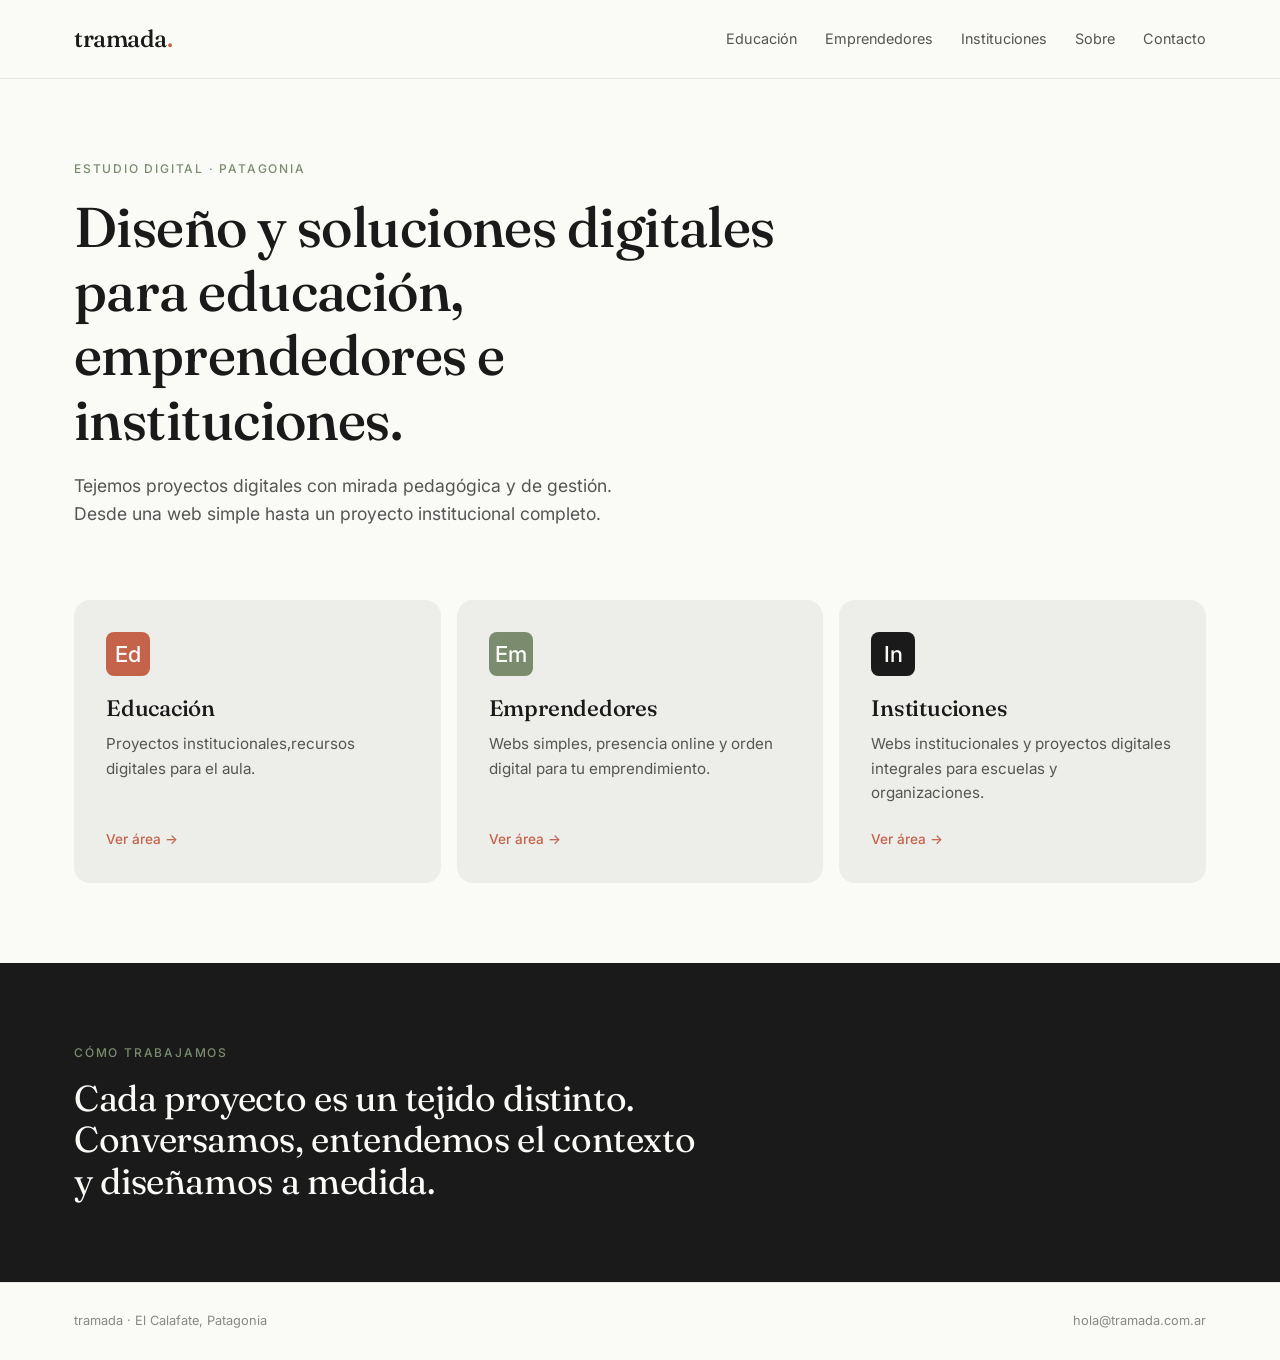
==== index.html @ a77f6a85 "Tramada inicial: home funcional" ====
<!DOCTYPE html>
<html lang="es">
<head>
  <meta charset="UTF-8">
  <meta name="viewport" content="width=device-width, initial-scale=1.0">
  <title>Tramada · Estudio digital</title>
  <meta name="description" content="Diseño y soluciones digitales para educación, emprendedores e instituciones. Estudio digital con base en la Patagonia.">
  <link rel="stylesheet" href="styles.css">
</head>
<body>

  <header class="site-header">
    <div class="container nav-wrap">
      <a href="index.html" class="logo">tramada<span class="dot">.</span></a>
      <nav>
        <ul class="nav-links">
          <li><a href="educacion.html">Educación</a></li>
          <li><a href="emprendedores.html">Emprendedores</a></li>
          <li><a href="instituciones.html">Instituciones</a></li>
          <li><a href="sobre.html">Sobre</a></li>
          <li><a href="contacto.html">Contacto</a></li>
        </ul>
      </nav>
    </div>
  </header>

  <main>

    <section class="hero">
      <div class="container">
        <p class="eyebrow">Estudio digital · Patagonia</p>
        <h1>Diseño y soluciones digitales para educación, emprendedores e instituciones.</h1>
        <p class="hero-lead">Tejemos proyectos digitales con mirada pedagógica y de gestión. Desde una web simple hasta un proyecto institucional completo.</p>
      </div>
    </section>

    <section class="areas">
      <div class="container">
        <div class="areas-grid">

          <a href="educacion.html" class="area-card">
            <div>
              <div class="area-icon clay">Ed</div>
              <h3>Educación</h3>
              <p>Proyectos institucionales,recursos digitales para el aula.</p>
            </div>
            <span class="area-link">Ver área →</span>
          </a>

          <a href="emprendedores.html" class="area-card">
            <div>
              <div class="area-icon sage">Em</div>
              <h3>Emprendedores</h3>
              <p>Webs simples, presencia online y orden digital para tu emprendimiento.</p>
            </div>
            <span class="area-link">Ver área →</span>
          </a>

          <a href="instituciones.html" class="area-card">
            <div>
              <div class="area-icon ink">In</div>
              <h3>Instituciones</h3>
              <p>Webs institucionales y proyectos digitales integrales para escuelas y organizaciones.</p>
            </div>
            <span class="area-link">Ver área →</span>
          </a>

        </div>
      </div>
    </section>

    <section class="manifesto">
      <div class="container">
        <p class="eyebrow" style="color: var(--color-sage);">Cómo trabajamos</p>
        <h2>Cada proyecto es un tejido distinto. Conversamos, entendemos el contexto y diseñamos a medida.</h2>
      </div>
    </section>

  </main>

  <footer class="site-footer">
    <div class="container footer-wrap">
      <span>tramada · El Calafate, Patagonia</span>
      <span>hola@tramada.com.ar</span>
    </div>
  </footer>

  <script src="script.js"></script>
</body>
</html>
---- styles.css ----
/* ============================================
   TRAMADA — Sistema de diseño
   ============================================ */

@import url('https://fonts.googleapis.com/css2?family=Fraunces:opsz,wght@9..144,400;9..144,500;9..144,600&family=Inter:wght@400;500;600&display=swap');

:root {
  --color-ink: #1a1a1a;
  --color-paper: #fafaf7;
  --color-clay: #c4624a;
  --color-sage: #7a8c6d;
  --color-stone: #ededea;
  --color-mute: #555555;
  --color-soft: #888888;

  --font-display: 'Fraunces', Georgia, serif;
  --font-body: 'Inter', system-ui, sans-serif;

  --radius-sm: 6px;
  --radius-md: 10px;
  --radius-lg: 16px;

  --max-width: 1180px;
  --gap-sm: 16px;
  --gap-md: 24px;
  --gap-lg: 48px;
  --gap-xl: 80px;
}

/* Reset básico */
* {
  margin: 0;
  padding: 0;
  box-sizing: border-box;
}

html {
  scroll-behavior: smooth;
}

body {
  font-family: var(--font-body);
  background: var(--color-paper);
  color: var(--color-ink);
  line-height: 1.6;
  -webkit-font-smoothing: antialiased;
}

/* ============================================
   Tipografía
   ============================================ */

h1, h2, h3 {
  font-family: var(--font-display);
  font-weight: 500;
  line-height: 1.15;
  letter-spacing: -0.01em;
}

h1 { font-size: clamp(2rem, 5vw, 3.5rem); }
h2 { font-size: clamp(1.5rem, 3.5vw, 2.25rem); }
h3 { font-size: 1.25rem; }

.eyebrow {
  font-size: 0.75rem;
  font-weight: 500;
  letter-spacing: 0.15em;
  text-transform: uppercase;
  color: var(--color-sage);
}

/* ============================================
   Layout
   ============================================ */

.container {
  max-width: var(--max-width);
  margin: 0 auto;
  padding: 0 24px;
}

section {
  padding: var(--gap-xl) 0;
}

/* ============================================
   Header / Navegación
   ============================================ */

.site-header {
  padding: 20px 0;
  border-bottom: 0.5px solid rgba(0, 0, 0, 0.08);
  position: sticky;
  top: 0;
  background: rgba(250, 250, 247, 0.95);
  backdrop-filter: blur(8px);
  z-index: 10;
}

.nav-wrap {
  display: flex;
  justify-content: space-between;
  align-items: center;
}

.logo {
  font-family: var(--font-display);
  font-size: 1.5rem;
  font-weight: 500;
  color: var(--color-ink);
  text-decoration: none;
  letter-spacing: -0.02em;
}

.logo .dot {
  color: var(--color-clay);
}

.nav-links {
  display: flex;
  gap: 28px;
  list-style: none;
}

.nav-links a {
  font-size: 0.9rem;
  color: var(--color-mute);
  text-decoration: none;
  transition: color 0.2s;
}

.nav-links a:hover {
  color: var(--color-clay);
}

/* ============================================
   Hero
   ============================================ */

.hero {
  padding: var(--gap-xl) 0 var(--gap-lg);
}

.hero h1 {
  max-width: 720px;
  margin: 16px 0 20px;
}

.hero-lead {
  max-width: 560px;
  font-size: 1.1rem;
  color: var(--color-mute);
}

/* ============================================
   Tarjetas de área
   ============================================ */

.areas {
  padding-top: var(--gap-md);
  padding-bottom: var(--gap-xl);
}

.areas-grid {
  display: grid;
  grid-template-columns: repeat(3, 1fr);
  gap: var(--gap-sm);
}

.area-card {
  background: var(--color-stone);
  border-radius: var(--radius-lg);
  padding: 32px;
  min-height: 260px;
  display: flex;
  flex-direction: column;
  justify-content: space-between;
  text-decoration: none;
  color: var(--color-ink);
  transition: transform 0.2s, background 0.2s;
}

.area-card:hover {
  transform: translateY(-2px);
  background: #e5e3df;
}

.area-icon {
  width: 44px;
  height: 44px;
  border-radius: 8px;
  display: flex;
  align-items: center;
  justify-content: center;
  margin-bottom: 20px;
  color: var(--color-paper);
  font-size: 22px;
  font-weight: 500;
}

.area-icon.clay { background: var(--color-clay); }
.area-icon.sage { background: var(--color-sage); }
.area-icon.ink { background: var(--color-ink); }

.area-card h3 {
  font-size: 1.4rem;
  margin-bottom: 10px;
}

.area-card p {
  color: var(--color-mute);
  font-size: 0.95rem;
}

.area-link {
  margin-top: 24px;
  font-size: 0.85rem;
  color: var(--color-clay);
  font-weight: 500;
}

/* ============================================
   Sección manifiesto (banda oscura)
   ============================================ */

.manifesto {
  background: var(--color-ink);
  color: var(--color-paper);
}

.manifesto h2 {
  max-width: 640px;
  margin-top: 16px;
  font-weight: 400;
}

/* ============================================
   Footer
   ============================================ */

.site-footer {
  padding: 28px 0;
  border-top: 0.5px solid rgba(0, 0, 0, 0.08);
  font-size: 0.8rem;
  color: var(--color-soft);
}

.footer-wrap {
  display: flex;
  justify-content: space-between;
  align-items: center;
  flex-wrap: wrap;
  gap: 12px;
}

/* ============================================
   Responsive
   ============================================ */

@media (max-width: 768px) {
  .nav-links {
    gap: 16px;
    font-size: 0.85rem;
  }

  .nav-links a:nth-child(n+5) {
    display: none;
  }

  .areas-grid {
    grid-template-columns: 1fr;
  }

  section {
    padding: var(--gap-lg) 0;
  }
}
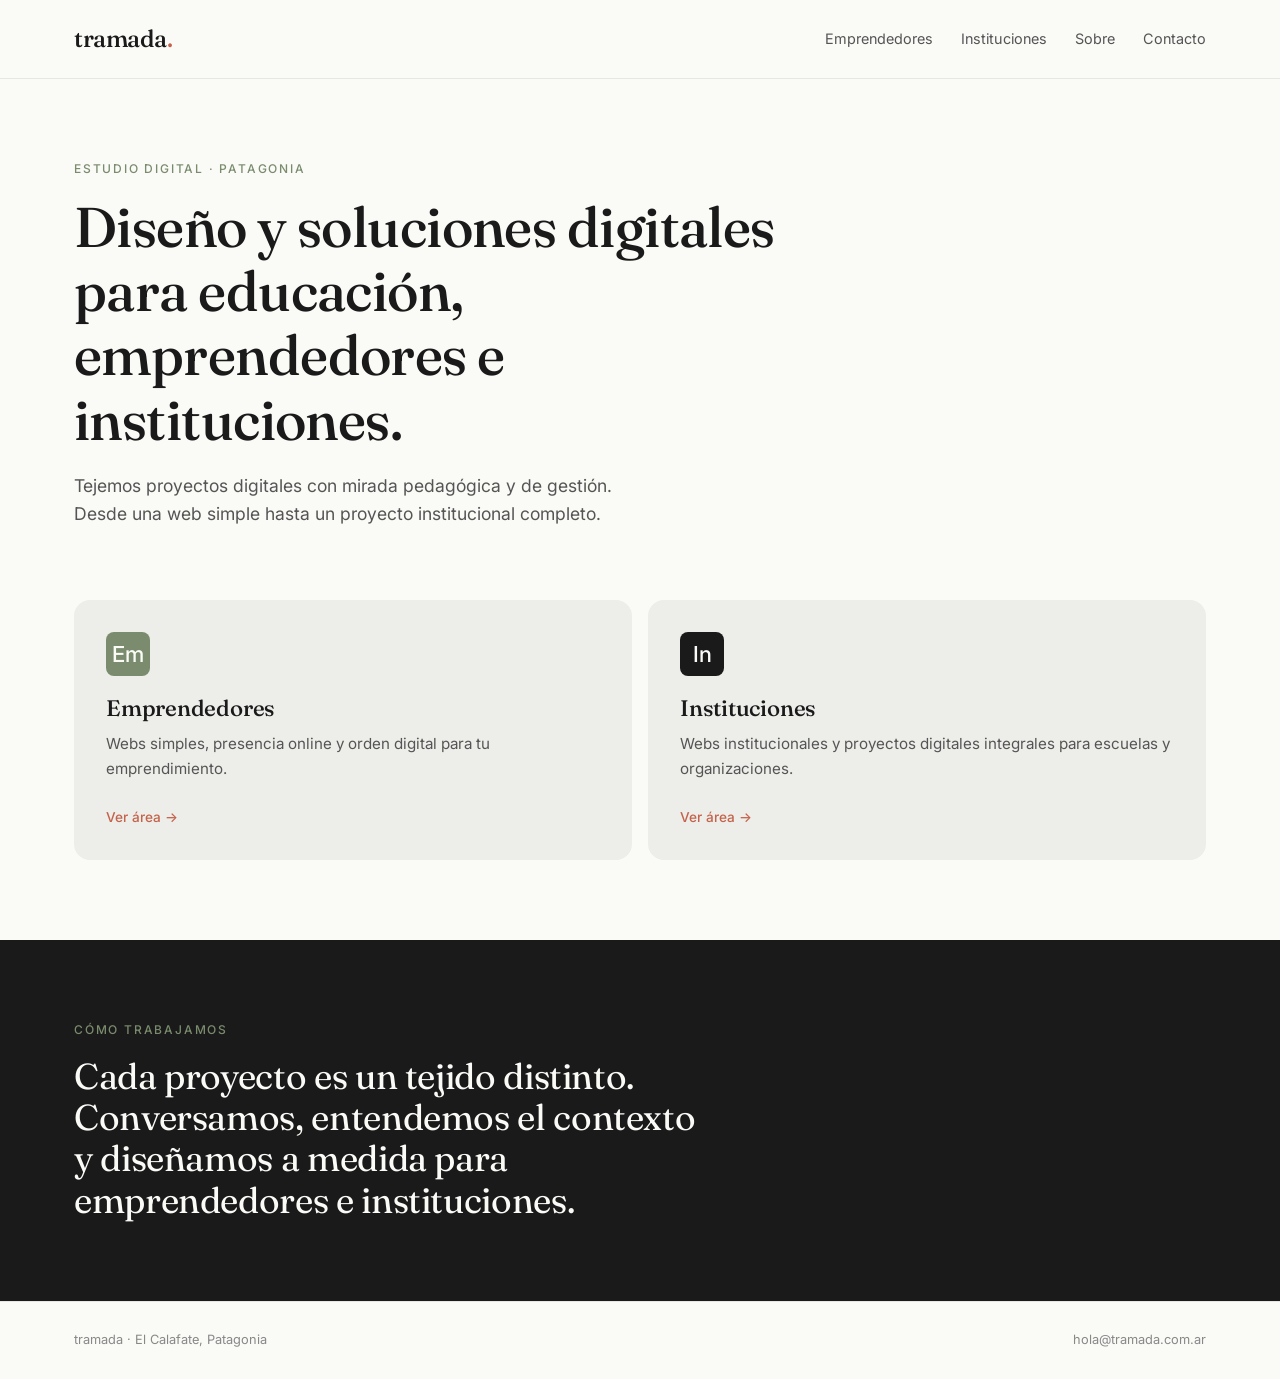
==== commit fc5a9cce: "🗑️ Saca área Educación de Tramada - Nav actualizado en index, emprendedores e instituciones - Grid d" ====
--- a/index.html
+++ b/index.html
@@ -1,52 +1,42 @@
-<!DOCTYPE html>
-<html lang="es">
-<head>
-  <meta charset="UTF-8">
-  <meta name="viewport" content="width=device-width, initial-scale=1.0">
-  <title>Tramada · Estudio digital</title>
-  <meta name="description" content="Diseño y soluciones digitales para educación, emprendedores e instituciones. Estudio digital con base en la Patagonia.">
-  <link rel="stylesheet" href="styles.css">
-</head>
-<body>
-
-  <header class="site-header">
-    <div class="container nav-wrap">
-      <a href="index.html" class="logo">tramada<span class="dot">.</span></a>
-      <nav>
+<!DOCTYPE html>
+<html lang="es">
+<head>
+  <meta charset="UTF-8">
+  <meta name="viewport" content="width=device-width, initial-scale=1.0">
+  <title>Tramada · Estudio digital</title>
+  <meta name="description" content="Diseño y soluciones digitales para educación, emprendedores e instituciones. Estudio digital con base en la Patagonia.">
+  <link rel="stylesheet" href="styles.css">
+</head>
+<body>
+
+  <header class="site-header">
+    <div class="container nav-wrap">
+      <a href="index.html" class="logo">tramada<span class="dot">.</span></a>
+      <nav>
         <ul class="nav-links">
-          <li><a href="educacion.html">Educación</a></li>
           <li><a href="emprendedores.html">Emprendedores</a></li>
           <li><a href="instituciones.html">Instituciones</a></li>
           <li><a href="sobre.html">Sobre</a></li>
           <li><a href="contacto.html">Contacto</a></li>
         </ul>
-      </nav>
-    </div>
-  </header>
-
-  <main>
-
-    <section class="hero">
-      <div class="container">
-        <p class="eyebrow">Estudio digital · Patagonia</p>
-        <h1>Diseño y soluciones digitales para educación, emprendedores e instituciones.</h1>
-        <p class="hero-lead">Tejemos proyectos digitales con mirada pedagógica y de gestión. Desde una web simple hasta un proyecto institucional completo.</p>
-      </div>
-    </section>
-
-    <section class="areas">
-      <div class="container">
-        <div class="areas-grid">
-
-          <a href="educacion.html" class="area-card">
-            <div>
-              <div class="area-icon clay">Ed</div>
-              <h3>Educación</h3>
-              <p>Proyectos institucionales,recursos digitales para el aula.</p>
-            </div>
-            <span class="area-link">Ver área →</span>
-          </a>
-
+      </nav>
+    </div>
+  </header>
+
+  <main>
+
+    <section class="hero">
+      <div class="container">
+        <p class="eyebrow">Estudio digital · Patagonia</p>
+        <h1>Diseño y soluciones digitales para educación, emprendedores e instituciones.</h1>
+        <p class="hero-lead">Tejemos proyectos digitales con mirada pedagógica y de gestión. Desde una web simple hasta un proyecto institucional completo.</p>
+      </div>
+    </section>
+
+    <section class="areas">
+      <div class="container">
+        <div class="areas-grid" style="grid-template-columns: repeat(2, 1fr);">
+
           <a href="emprendedores.html" class="area-card">
             <div>
               <div class="area-icon sage">Em</div>
@@ -64,27 +54,27 @@
             </div>
             <span class="area-link">Ver área →</span>
           </a>
-
-        </div>
-      </div>
-    </section>
-
+
+        </div>
+      </div>
+    </section>
+
     <section class="manifesto">
       <div class="container">
         <p class="eyebrow" style="color: var(--color-sage);">Cómo trabajamos</p>
-        <h2>Cada proyecto es un tejido distinto. Conversamos, entendemos el contexto y diseñamos a medida.</h2>
+        <h2>Cada proyecto es un tejido distinto. Conversamos, entendemos el contexto y diseñamos a medida para emprendedores e instituciones.</h2>
       </div>
     </section>
-
-  </main>
-
-  <footer class="site-footer">
-    <div class="container footer-wrap">
-      <span>tramada · El Calafate, Patagonia</span>
-      <span>hola@tramada.com.ar</span>
-    </div>
-  </footer>
-
-  <script src="script.js"></script>
-</body>
+
+  </main>
+
+  <footer class="site-footer">
+    <div class="container footer-wrap">
+      <span>tramada · El Calafate, Patagonia</span>
+      <span>hola@tramada.com.ar</span>
+    </div>
+  </footer>
+
+  <script src="script.js"></script>
+</body>
 </html>
--- a/styles.css
+++ b/styles.css
@@ -1,277 +1,524 @@
-/* ============================================
-   TRAMADA — Sistema de diseño
-   ============================================ */
-
-@import url('https://fonts.googleapis.com/css2?family=Fraunces:opsz,wght@9..144,400;9..144,500;9..144,600&family=Inter:wght@400;500;600&display=swap');
-
-:root {
-  --color-ink: #1a1a1a;
-  --color-paper: #fafaf7;
-  --color-clay: #c4624a;
-  --color-sage: #7a8c6d;
-  --color-stone: #ededea;
-  --color-mute: #555555;
-  --color-soft: #888888;
-
-  --font-display: 'Fraunces', Georgia, serif;
-  --font-body: 'Inter', system-ui, sans-serif;
-
-  --radius-sm: 6px;
-  --radius-md: 10px;
-  --radius-lg: 16px;
-
-  --max-width: 1180px;
-  --gap-sm: 16px;
-  --gap-md: 24px;
-  --gap-lg: 48px;
-  --gap-xl: 80px;
-}
-
-/* Reset básico */
-* {
-  margin: 0;
-  padding: 0;
-  box-sizing: border-box;
-}
-
-html {
-  scroll-behavior: smooth;
-}
-
-body {
-  font-family: var(--font-body);
-  background: var(--color-paper);
-  color: var(--color-ink);
-  line-height: 1.6;
-  -webkit-font-smoothing: antialiased;
-}
-
-/* ============================================
-   Tipografía
-   ============================================ */
-
-h1, h2, h3 {
-  font-family: var(--font-display);
-  font-weight: 500;
-  line-height: 1.15;
-  letter-spacing: -0.01em;
-}
-
-h1 { font-size: clamp(2rem, 5vw, 3.5rem); }
-h2 { font-size: clamp(1.5rem, 3.5vw, 2.25rem); }
-h3 { font-size: 1.25rem; }
-
-.eyebrow {
-  font-size: 0.75rem;
-  font-weight: 500;
-  letter-spacing: 0.15em;
-  text-transform: uppercase;
-  color: var(--color-sage);
-}
-
-/* ============================================
-   Layout
-   ============================================ */
-
-.container {
-  max-width: var(--max-width);
-  margin: 0 auto;
-  padding: 0 24px;
-}
-
-section {
-  padding: var(--gap-xl) 0;
-}
-
-/* ============================================
-   Header / Navegación
-   ============================================ */
-
-.site-header {
-  padding: 20px 0;
-  border-bottom: 0.5px solid rgba(0, 0, 0, 0.08);
-  position: sticky;
-  top: 0;
-  background: rgba(250, 250, 247, 0.95);
-  backdrop-filter: blur(8px);
-  z-index: 10;
-}
-
-.nav-wrap {
-  display: flex;
-  justify-content: space-between;
-  align-items: center;
-}
-
-.logo {
-  font-family: var(--font-display);
-  font-size: 1.5rem;
-  font-weight: 500;
-  color: var(--color-ink);
-  text-decoration: none;
-  letter-spacing: -0.02em;
-}
-
-.logo .dot {
-  color: var(--color-clay);
-}
-
-.nav-links {
-  display: flex;
-  gap: 28px;
-  list-style: none;
-}
-
-.nav-links a {
-  font-size: 0.9rem;
-  color: var(--color-mute);
-  text-decoration: none;
-  transition: color 0.2s;
-}
-
-.nav-links a:hover {
-  color: var(--color-clay);
-}
-
-/* ============================================
-   Hero
-   ============================================ */
-
-.hero {
-  padding: var(--gap-xl) 0 var(--gap-lg);
-}
-
-.hero h1 {
-  max-width: 720px;
-  margin: 16px 0 20px;
-}
-
-.hero-lead {
-  max-width: 560px;
-  font-size: 1.1rem;
-  color: var(--color-mute);
-}
-
-/* ============================================
-   Tarjetas de área
-   ============================================ */
-
-.areas {
-  padding-top: var(--gap-md);
-  padding-bottom: var(--gap-xl);
-}
-
-.areas-grid {
-  display: grid;
-  grid-template-columns: repeat(3, 1fr);
-  gap: var(--gap-sm);
-}
-
-.area-card {
-  background: var(--color-stone);
-  border-radius: var(--radius-lg);
-  padding: 32px;
-  min-height: 260px;
-  display: flex;
-  flex-direction: column;
-  justify-content: space-between;
-  text-decoration: none;
-  color: var(--color-ink);
-  transition: transform 0.2s, background 0.2s;
-}
-
-.area-card:hover {
-  transform: translateY(-2px);
-  background: #e5e3df;
-}
-
-.area-icon {
-  width: 44px;
-  height: 44px;
-  border-radius: 8px;
-  display: flex;
-  align-items: center;
-  justify-content: center;
-  margin-bottom: 20px;
-  color: var(--color-paper);
-  font-size: 22px;
-  font-weight: 500;
-}
-
-.area-icon.clay { background: var(--color-clay); }
-.area-icon.sage { background: var(--color-sage); }
-.area-icon.ink { background: var(--color-ink); }
-
-.area-card h3 {
-  font-size: 1.4rem;
-  margin-bottom: 10px;
-}
-
-.area-card p {
-  color: var(--color-mute);
-  font-size: 0.95rem;
-}
-
-.area-link {
-  margin-top: 24px;
-  font-size: 0.85rem;
-  color: var(--color-clay);
-  font-weight: 500;
-}
-
-/* ============================================
-   Sección manifiesto (banda oscura)
-   ============================================ */
-
-.manifesto {
-  background: var(--color-ink);
-  color: var(--color-paper);
-}
-
-.manifesto h2 {
-  max-width: 640px;
-  margin-top: 16px;
-  font-weight: 400;
-}
-
-/* ============================================
-   Footer
-   ============================================ */
-
-.site-footer {
-  padding: 28px 0;
-  border-top: 0.5px solid rgba(0, 0, 0, 0.08);
-  font-size: 0.8rem;
-  color: var(--color-soft);
-}
-
-.footer-wrap {
-  display: flex;
-  justify-content: space-between;
-  align-items: center;
-  flex-wrap: wrap;
-  gap: 12px;
-}
-
-/* ============================================
-   Responsive
-   ============================================ */
-
-@media (max-width: 768px) {
-  .nav-links {
-    gap: 16px;
-    font-size: 0.85rem;
-  }
-
-  .nav-links a:nth-child(n+5) {
-    display: none;
-  }
-
-  .areas-grid {
-    grid-template-columns: 1fr;
-  }
-
-  section {
-    padding: var(--gap-lg) 0;
-  }
+/* ============================================
+   TRAMADA — Sistema de diseño
+   ============================================ */
+
+@import url('https://fonts.googleapis.com/css2?family=Fraunces:opsz,wght@9..144,400;9..144,500;9..144,600&family=Inter:wght@400;500;600&display=swap');
+
+:root {
+  --color-ink: #1a1a1a;
+  --color-paper: #fafaf7;
+  --color-clay: #c4624a;
+  --color-sage: #7a8c6d;
+  --color-stone: #ededea;
+  --color-mute: #555555;
+  --color-soft: #888888;
+  --area-accent: var(--color-clay);
+
+  --font-display: 'Fraunces', Georgia, serif;
+  --font-body: 'Inter', system-ui, sans-serif;
+
+  --radius-sm: 6px;
+  --radius-md: 10px;
+  --radius-lg: 16px;
+
+  --max-width: 1180px;
+  --gap-sm: 16px;
+  --gap-md: 24px;
+  --gap-lg: 48px;
+  --gap-xl: 80px;
+}
+
+* {
+  margin: 0;
+  padding: 0;
+  box-sizing: border-box;
+}
+
+html {
+  scroll-behavior: smooth;
+}
+
+body {
+  font-family: var(--font-body);
+  background: var(--color-paper);
+  color: var(--color-ink);
+  line-height: 1.6;
+  -webkit-font-smoothing: antialiased;
+}
+
+/* Acentos por área */
+body[data-area="educacion"] {
+  --area-accent: var(--color-clay);
+}
+
+body[data-area="emprendedores"] {
+  --area-accent: var(--color-sage);
+}
+
+body[data-area="instituciones"] {
+  --area-accent: var(--color-ink);
+}
+
+/* ============================================
+   Tipografía
+   ============================================ */
+
+h1, h2, h3 {
+  font-family: var(--font-display);
+  font-weight: 500;
+  line-height: 1.15;
+  letter-spacing: -0.01em;
+}
+
+h1 { font-size: clamp(2rem, 5vw, 3.5rem); }
+h2 { font-size: clamp(1.5rem, 3.5vw, 2.25rem); }
+h3 { font-size: 1.25rem; }
+
+.eyebrow {
+  font-size: 0.75rem;
+  font-weight: 500;
+  letter-spacing: 0.15em;
+  text-transform: uppercase;
+  color: var(--color-sage);
+}
+
+/* ============================================
+   Layout
+   ============================================ */
+
+.container {
+  max-width: var(--max-width);
+  margin: 0 auto;
+  padding: 0 24px;
+}
+
+section {
+  padding: var(--gap-xl) 0;
+}
+
+/* ============================================
+   Header
+   ============================================ */
+
+.site-header {
+  padding: 20px 0;
+  border-bottom: 0.5px solid rgba(0, 0, 0, 0.08);
+  position: sticky;
+  top: 0;
+  background: rgba(250, 250, 247, 0.95);
+  backdrop-filter: blur(8px);
+  z-index: 10;
+}
+
+.nav-wrap {
+  display: flex;
+  justify-content: space-between;
+  align-items: center;
+}
+
+.logo {
+  font-family: var(--font-display);
+  font-size: 1.5rem;
+  font-weight: 500;
+  color: var(--color-ink);
+  text-decoration: none;
+  letter-spacing: -0.02em;
+}
+
+.logo .dot {
+  color: var(--color-clay);
+}
+
+.nav-links {
+  display: flex;
+  gap: 28px;
+  list-style: none;
+}
+
+.nav-links a {
+  font-size: 0.9rem;
+  color: var(--color-mute);
+  text-decoration: none;
+  transition: color 0.2s;
+}
+
+.nav-links a:hover {
+  color: var(--area-accent);
+}
+
+/* ============================================
+   Hero (home)
+   ============================================ */
+
+.hero {
+  padding: var(--gap-xl) 0 var(--gap-lg);
+}
+
+.hero h1 {
+  max-width: 720px;
+  margin: 16px 0 20px;
+}
+
+.hero-lead {
+  max-width: 560px;
+  font-size: 1.1rem;
+  color: var(--color-mute);
+}
+
+/* ============================================
+   Tarjetas de área (home)
+   ============================================ */
+
+.areas {
+  padding-top: var(--gap-md);
+  padding-bottom: var(--gap-xl);
+}
+
+.areas-grid {
+  display: grid;
+  grid-template-columns: repeat(3, 1fr);
+  gap: var(--gap-sm);
+}
+
+.area-card {
+  background: var(--color-stone);
+  border-radius: var(--radius-lg);
+  padding: 32px;
+  min-height: 260px;
+  display: flex;
+  flex-direction: column;
+  justify-content: space-between;
+  text-decoration: none;
+  color: var(--color-ink);
+  transition: transform 0.2s, background 0.2s;
+}
+
+.area-card:hover {
+  transform: translateY(-2px);
+  background: #e5e3df;
+}
+
+.area-icon {
+  width: 44px;
+  height: 44px;
+  border-radius: 8px;
+  display: flex;
+  align-items: center;
+  justify-content: center;
+  margin-bottom: 20px;
+  color: var(--color-paper);
+  font-size: 22px;
+  font-weight: 500;
+}
+
+.area-icon.clay { background: var(--color-clay); }
+.area-icon.sage { background: var(--color-sage); }
+.area-icon.ink { background: var(--color-ink); }
+
+.area-card h3 {
+  font-size: 1.4rem;
+  margin-bottom: 10px;
+}
+
+.area-card p {
+  color: var(--color-mute);
+  font-size: 0.95rem;
+}
+
+.area-link {
+  margin-top: 24px;
+  font-size: 0.85rem;
+  color: var(--color-clay);
+  font-weight: 500;
+}
+
+/* ============================================
+   Manifiesto (banda oscura)
+   ============================================ */
+
+.manifesto {
+  background: var(--color-ink);
+  color: var(--color-paper);
+}
+
+.manifesto h2 {
+  max-width: 640px;
+  margin-top: 16px;
+  font-weight: 400;
+}
+
+/* ============================================
+   PÁGINAS DE ÁREA
+   ============================================ */
+
+.area-header {
+  padding: var(--gap-xl) 0 var(--gap-lg);
+  border-bottom: 0.5px solid rgba(0, 0, 0, 0.08);
+}
+
+.area-header .eyebrow {
+  color: var(--area-accent);
+}
+
+.area-header h1 {
+  max-width: 760px;
+  margin: 16px 0 20px;
+}
+
+.area-header .lead {
+  max-width: 620px;
+  font-size: 1.15rem;
+  color: var(--color-mute);
+  line-height: 1.6;
+}
+
+.area-mark {
+  width: 64px;
+  height: 4px;
+  background: var(--area-accent);
+  border-radius: 2px;
+  margin-bottom: 28px;
+}
+
+/* Servicios */
+.services {
+  padding: var(--gap-xl) 0 var(--gap-lg);
+}
+
+.services-intro {
+  max-width: 580px;
+  margin-bottom: var(--gap-lg);
+}
+
+.services-intro h2 {
+  margin-bottom: 16px;
+}
+
+.services-intro p {
+  color: var(--color-mute);
+  font-size: 1.05rem;
+}
+
+.services-grid {
+  display: grid;
+  grid-template-columns: repeat(3, 1fr);
+  gap: 24px;
+}
+
+.service {
+  background: var(--color-paper);
+  border: 0.5px solid rgba(0, 0, 0, 0.1);
+  border-radius: var(--radius-lg);
+  padding: 28px;
+  display: flex;
+  flex-direction: column;
+  min-height: 240px;
+  transition: border-color 0.2s, transform 0.2s;
+}
+
+.service:hover {
+  border-color: var(--area-accent);
+  transform: translateY(-2px);
+}
+
+.service-number {
+  font-family: var(--font-display);
+  font-size: 0.95rem;
+  color: var(--area-accent);
+  font-weight: 500;
+  margin-bottom: 16px;
+}
+
+.service h3 {
+  font-size: 1.15rem;
+  margin-bottom: 10px;
+  line-height: 1.3;
+}
+
+.service p {
+  color: var(--color-mute);
+  font-size: 0.92rem;
+  line-height: 1.6;
+  flex-grow: 1;
+}
+
+.service-tag {
+  margin-top: 16px;
+  font-size: 0.78rem;
+  color: var(--color-soft);
+  letter-spacing: 0.05em;
+}
+
+/* Sección destacada */
+.featured {
+  background: var(--color-stone);
+  padding: var(--gap-xl) 0;
+}
+
+.featured-wrap {
+  display: grid;
+  grid-template-columns: 1fr 1fr;
+  gap: 60px;
+  align-items: center;
+}
+
+.featured-content .eyebrow {
+  color: var(--area-accent);
+}
+
+.featured-content h2 {
+  margin: 12px 0 20px;
+}
+
+.featured-content p {
+  color: var(--color-mute);
+  font-size: 1.05rem;
+  margin-bottom: 16px;
+}
+
+.featured-visual {
+  background: var(--color-paper);
+  border-radius: var(--radius-lg);
+  padding: 40px;
+  border: 0.5px solid rgba(0, 0, 0, 0.08);
+  min-height: 280px;
+  display: flex;
+  flex-direction: column;
+  justify-content: center;
+}
+
+.featured-visual h4 {
+  font-family: var(--font-display);
+  font-size: 1.35rem;
+  margin-bottom: 12px;
+  font-weight: 500;
+}
+
+.featured-visual ul {
+  list-style: none;
+  margin-top: 20px;
+}
+
+.featured-visual li {
+  padding: 10px 0;
+  border-top: 0.5px solid rgba(0, 0, 0, 0.08);
+  font-size: 0.92rem;
+  color: var(--color-mute);
+}
+
+.featured-visual li:first-child {
+  border-top: none;
+}
+
+/* CTA */
+.cta {
+  padding: var(--gap-xl) 0;
+  text-align: center;
+}
+
+.cta-eyebrow {
+  color: var(--area-accent);
+  margin-bottom: 12px;
+}
+
+.cta h2 {
+  max-width: 640px;
+  margin: 0 auto 32px;
+}
+
+.cta-buttons {
+  display: flex;
+  gap: 16px;
+  justify-content: center;
+  flex-wrap: wrap;
+}
+
+.btn {
+  display: inline-flex;
+  align-items: center;
+  gap: 10px;
+  padding: 14px 28px;
+  border-radius: var(--radius-md);
+  font-family: var(--font-body);
+  font-size: 0.95rem;
+  font-weight: 500;
+  text-decoration: none;
+  transition: transform 0.15s, opacity 0.15s;
+  cursor: pointer;
+  border: none;
+}
+
+.btn:hover {
+  transform: translateY(-1px);
+}
+
+.btn-primary {
+  background: var(--area-accent);
+  color: var(--color-paper);
+}
+
+.btn-primary:hover {
+  opacity: 0.9;
+}
+
+.btn-secondary {
+  background: transparent;
+  color: var(--color-ink);
+  border: 1px solid var(--color-ink);
+}
+
+.btn-secondary:hover {
+  background: var(--color-ink);
+  color: var(--color-paper);
+}
+
+/* ============================================
+   Footer
+   ============================================ */
+
+.site-footer {
+  padding: 28px 0;
+  border-top: 0.5px solid rgba(0, 0, 0, 0.08);
+  font-size: 0.8rem;
+  color: var(--color-soft);
+}
+
+.footer-wrap {
+  display: flex;
+  justify-content: space-between;
+  align-items: center;
+  flex-wrap: wrap;
+  gap: 12px;
+}
+
+/* ============================================
+   Responsive
+   ============================================ */
+
+@media (max-width: 768px) {
+  .nav-links {
+    gap: 16px;
+    font-size: 0.85rem;
+  }
+
+  .nav-links a:nth-child(n+5) {
+    display: none;
+  }
+
+  .areas-grid {
+    grid-template-columns: 1fr;
+  }
+
+  .services-grid {
+    grid-template-columns: 1fr;
+  }
+
+  .featured-wrap {
+    grid-template-columns: 1fr;
+    gap: 32px;
+  }
+
+  section {
+    padding: var(--gap-lg) 0;
+  }
 }
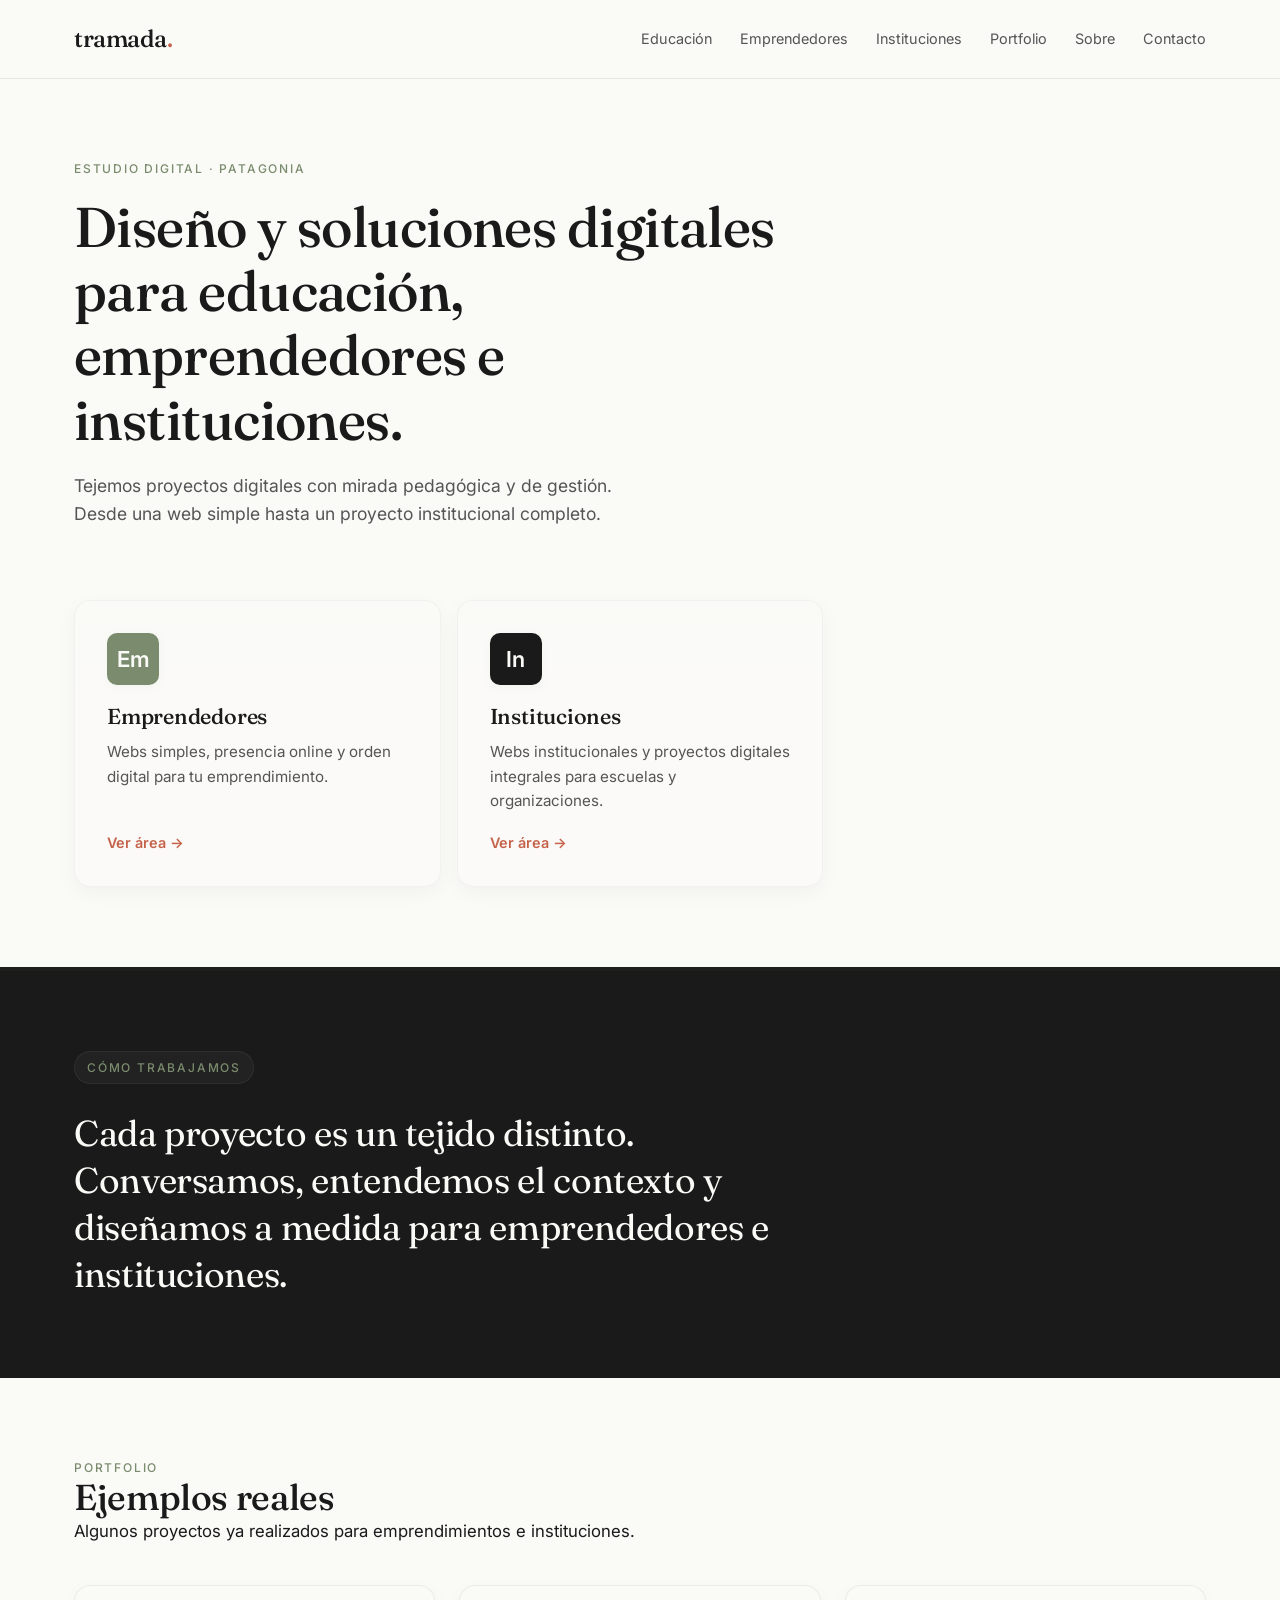
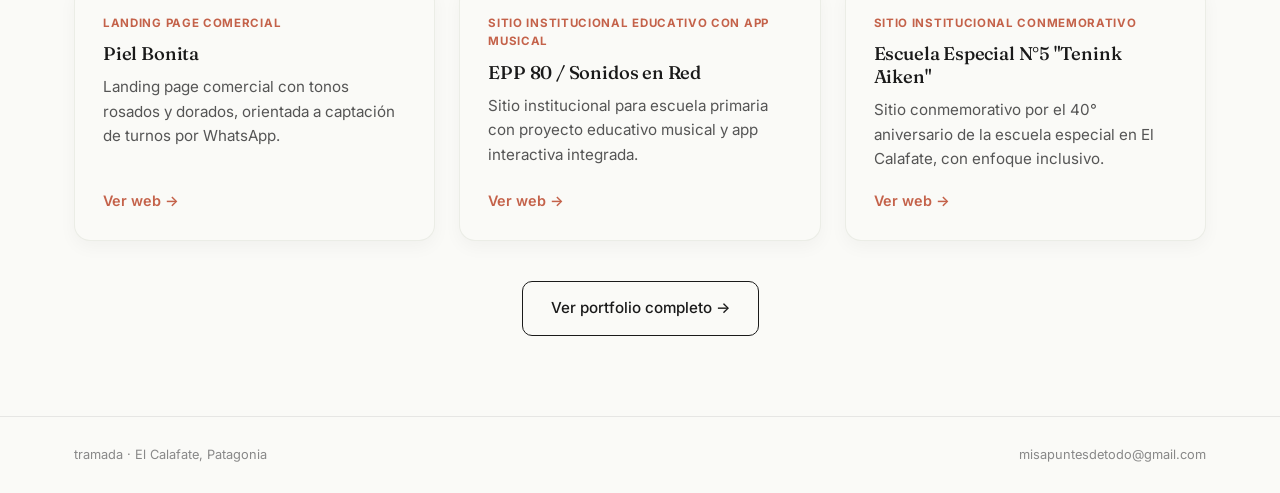
==== commit 60200156: "Actualizacion final de Tramada con portfolio y paginas completas" ====
--- a/index.html
+++ b/index.html
@@ -13,12 +13,14 @@
     <div class="container nav-wrap">
       <a href="index.html" class="logo">tramada<span class="dot">.</span></a>
       <nav>
-        <ul class="nav-links">
-          <li><a href="emprendedores.html">Emprendedores</a></li>
-          <li><a href="instituciones.html">Instituciones</a></li>
-          <li><a href="sobre.html">Sobre</a></li>
-          <li><a href="contacto.html">Contacto</a></li>
-        </ul>
+        <ul class="nav-links">
+          <li><a href="educacion.html">Educación</a></li>
+          <li><a href="emprendedores.html">Emprendedores</a></li>
+          <li><a href="instituciones.html">Instituciones</a></li>
+          <li><a href="portfolio.html">Portfolio</a></li>
+          <li><a href="sobre.html">Sobre</a></li>
+          <li><a href="contacto.html">Contacto</a></li>
+        </ul>
       </nav>
     </div>
   </header>
@@ -35,43 +37,61 @@
 
     <section class="areas">
       <div class="container">
-        <div class="areas-grid" style="grid-template-columns: repeat(2, 1fr);">
+<div class="areas-grid" style="grid-template-columns: repeat(3, 1fr);">
+          <a href="emprendedores.html" class="area-card">
+            <div>
+              <div class="area-icon sage">Em</div>
+              <h3>Emprendedores</h3>
+              <p>Webs simples, presencia online y orden digital para tu emprendimiento.</p>
+            </div>
+            <span class="area-link">Ver área →</span>
+          </a>
 
-          <a href="emprendedores.html" class="area-card">
-            <div>
-              <div class="area-icon sage">Em</div>
-              <h3>Emprendedores</h3>
-              <p>Webs simples, presencia online y orden digital para tu emprendimiento.</p>
-            </div>
-            <span class="area-link">Ver área →</span>
-          </a>
-
-          <a href="instituciones.html" class="area-card">
-            <div>
-              <div class="area-icon ink">In</div>
-              <h3>Instituciones</h3>
-              <p>Webs institucionales y proyectos digitales integrales para escuelas y organizaciones.</p>
-            </div>
-            <span class="area-link">Ver área →</span>
-          </a>
+          <a href="instituciones.html" class="area-card">
+            <div>
+              <div class="area-icon ink">In</div>
+              <h3>Instituciones</h3>
+              <p>Webs institucionales y proyectos digitales integrales para escuelas y organizaciones.</p>
+            </div>
+            <span class="area-link">Ver área →</span>
+          </a>
 
         </div>
       </div>
     </section>
 
-    <section class="manifesto">
-      <div class="container">
-        <p class="eyebrow" style="color: var(--color-sage);">Cómo trabajamos</p>
-        <h2>Cada proyecto es un tejido distinto. Conversamos, entendemos el contexto y diseñamos a medida para emprendedores e instituciones.</h2>
-      </div>
-    </section>
+    <section class="manifesto">
+      <div class="container">
+        <p class="eyebrow" style="color: var(--color-sage);">Cómo trabajamos</p>
+        <h2>Cada proyecto es un tejido distinto. Conversamos, entendemos el contexto y diseñamos a medida para emprendedores e instituciones.</h2>
+      </div>
+    </section>
+
+    <!-- EJEMPLOS REALES -->
+    <section class="ejemplos-reales">
+      <div class="container">
+        <p class="eyebrow" style="color: var(--color-sage);">Portfolio</p>
+        <h2>Ejemplos reales</h2>
+        <p style="color: var(--color-text-light); margin-bottom: 2.5rem; font-size: 1.05rem;">
+          Algunos proyectos ya realizados para emprendimientos e instituciones.
+        </p>
+
+        <div class="ejemplos-grid" id="ejemplos-grid">
+          <!-- se carga desde JS -->
+        </div>
+
+        <div style="text-align: center; margin-top: 2.5rem;">
+          <a href="portfolio.html" class="btn btn-secondary">Ver portfolio completo →</a>
+        </div>
+      </div>
+    </section>
 
   </main>
 
   <footer class="site-footer">
     <div class="container footer-wrap">
       <span>tramada · El Calafate, Patagonia</span>
-      <span>hola@tramada.com.ar</span>
+      <span><a href="mailto:misapuntesdetodo@gmail.com" style="color:inherit;text-decoration:none;">misapuntesdetodo@gmail.com</a></span>
     </div>
   </footer>
 
--- a/styles.css
+++ b/styles.css
@@ -181,7 +181,7 @@
 }
 
 .area-card {
-  background: var(--color-stone);
+  background: linear-gradient(180deg, var(--color-paper), #fbfaf8 60%);
   border-radius: var(--radius-lg);
   padding: 32px;
   min-height: 260px;
@@ -190,25 +190,29 @@
   justify-content: space-between;
   text-decoration: none;
   color: var(--color-ink);
-  transition: transform 0.2s, background 0.2s;
+  transition: transform 0.18s, box-shadow 0.18s, border-color 0.18s;
+  border: 1px solid rgba(26,26,26,0.04);
+  box-shadow: 0 6px 20px rgba(26,26,26,0.04);
 }
 
 .area-card:hover {
-  transform: translateY(-2px);
-  background: #e5e3df;
+  transform: translateY(-4px);
+  box-shadow: 0 14px 36px rgba(122,140,109,0.08);
+  border-color: rgba(122,140,109,0.12);
 }
 
 .area-icon {
-  width: 44px;
-  height: 44px;
-  border-radius: 8px;
+  width: 52px;
+  height: 52px;
+  border-radius: 10px;
   display: flex;
   align-items: center;
   justify-content: center;
   margin-bottom: 20px;
   color: var(--color-paper);
   font-size: 22px;
-  font-weight: 500;
+  font-weight: 600;
+  box-shadow: 0 2px 10px rgba(122,140,109,0.06);
 }
 
 .area-icon.clay { background: var(--color-clay); }
@@ -216,7 +220,7 @@
 .area-icon.ink { background: var(--color-ink); }
 
 .area-card h3 {
-  font-size: 1.4rem;
+  font-size: 1.35rem;
   margin-bottom: 10px;
 }
 
@@ -226,10 +230,10 @@
 }
 
 .area-link {
-  margin-top: 24px;
-  font-size: 0.85rem;
-  color: var(--color-clay);
-  font-weight: 500;
+  margin-top: 18px;
+  font-size: 0.9rem;
+  color: var(--area-accent);
+  font-weight: 600;
 }
 
 /* ============================================
@@ -239,12 +243,26 @@
 .manifesto {
   background: var(--color-ink);
   color: var(--color-paper);
+  padding: var(--gap-xl) 0;
+  border-top: 4px solid rgba(122,140,109,0.06);
+}
+
+.manifesto .eyebrow {
+  color: var(--color-paper);
+  display: inline-block;
+  background: rgba(255,255,255,0.04);
+  padding: 6px 12px;
+  border-radius: 100px;
+  border: 0.5px solid rgba(255,255,255,0.06);
+  margin-bottom: 14px;
 }
 
 .manifesto h2 {
-  max-width: 640px;
-  margin-top: 16px;
+  max-width: 720px;
+  margin-top: 12px;
   font-weight: 400;
+  color: var(--color-paper);
+  line-height: 1.3;
 }
 
 /* ============================================
@@ -314,19 +332,40 @@
   flex-direction: column;
   min-height: 240px;
   transition: border-color 0.2s, transform 0.2s;
+  cursor: default;
 }
 
 .service:hover {
-  border-color: var(--area-accent);
-  transform: translateY(-2px);
+  /* Mantener discreto: no elevar ni sugerir clic si no hay enlace */
+  border-color: rgba(0,0,0,0.06);
+  transform: none;
 }
 
 .service-number {
-  font-family: var(--font-display);
-  font-size: 0.95rem;
-  color: var(--area-accent);
-  font-weight: 500;
+  display: inline-block;
+  font-family: var(--font-body);
+  font-size: 0.75rem;
+  font-weight: 600;
+  letter-spacing: 0.08em;
+  text-transform: uppercase;
+  padding: 6px 12px;
+  border-radius: 6px;
   margin-bottom: 16px;
+}
+
+.service-number.sage-badge {
+  background: rgba(122, 140, 109, 0.12);
+  color: var(--color-sage);
+}
+
+.service-number.ink-badge {
+  background: rgba(26, 26, 26, 0.08);
+  color: var(--color-ink);
+}
+
+.service-number.mute-badge {
+  background: rgba(85, 85, 85, 0.08);
+  color: var(--color-mute);
 }
 
 .service h3 {
@@ -473,8 +512,200 @@
 }
 
 /* ============================================
-   Footer
+   Servicios expandibles (ejemplos al click)
    ============================================ */
+
+.service--expandable {
+  cursor: default;
+  position: relative;
+}
+
+.service-expand {
+  display: inline-flex;
+  align-items: center;
+  gap: 6px;
+  margin-top: 14px;
+  padding: 6px 12px;
+  border: 1px solid var(--area-accent);
+  border-radius: var(--radius-sm);
+  background: transparent;
+  color: var(--area-accent);
+  font: inherit;
+  font-size: 0.82rem;
+  font-weight: 500;
+  cursor: pointer;
+  transition: background 0.15s, color 0.15s;
+}
+
+.service-expand:hover {
+  background: var(--area-accent);
+  color: var(--color-paper);
+}
+
+.service-expand svg {
+  transition: transform 0.2s;
+}
+
+.service-expand[aria-expanded="true"] svg {
+  transform: rotate(45deg);
+}
+
+.service-example {
+  margin-top: 16px;
+  animation: expandIn 0.25s ease;
+}
+
+@keyframes expandIn {
+  from { opacity: 0; transform: translateY(-8px); }
+  to   { opacity: 1; transform: translateY(0); }
+}
+
+.example-card {
+  background: var(--color-paper);
+  border: 0.5px solid var(--area-accent);
+  border-radius: var(--radius-md);
+  overflow: hidden;
+}
+
+.example-header {
+  display: flex;
+  align-items: center;
+  gap: 12px;
+  padding: 14px 16px;
+  background: rgba(0,0,0,0.03);
+  border-bottom: 0.5px solid rgba(0,0,0,0.06);
+}
+
+.example-badge {
+  font-size: 0.7rem;
+  font-weight: 600;
+  text-transform: uppercase;
+  letter-spacing: 0.06em;
+  color: var(--area-accent);
+  background: rgba(0,0,0,0.04);
+  padding: 3px 10px;
+  border-radius: 4px;
+}
+
+.example-header h4 {
+  margin: 0;
+  font-family: var(--font-display);
+  font-weight: 500;
+  font-size: 1rem;
+}
+
+.example-body {
+  padding: 16px;
+}
+
+.example-specs {
+  display: grid;
+  gap: 6px;
+  font-size: 0.85rem;
+  color: var(--color-mute);
+  margin-bottom: 12px;
+}
+
+.example-specs strong {
+  color: var(--color-ink);
+  font-weight: 600;
+}
+
+.example-link {
+  display: inline-block;
+  font-size: 0.82rem;
+  font-weight: 500;
+  color: var(--area-accent);
+  text-decoration: none;
+  transition: opacity 0.15s;
+}
+
+.example-link:hover {
+  opacity: 0.7;
+}
+
+.example-link--disabled {
+  color: var(--color-soft);
+  cursor: default;
+  pointer-events: none;
+}
+
+/* ============================================
+   Ejemplos reales (home)
+   ============================================ */
+
+.ejemplos-reales {
+  padding: var(--gap-xl) 0;
+}
+
+.ejemplos-grid {
+  display: grid;
+  grid-template-columns: repeat(3, 1fr);
+  gap: 24px;
+}
+
+.ejemplo-card {
+  background: var(--color-paper);
+  border: 1px solid rgba(122,140,109,0.12);
+  border-radius: var(--radius-lg);
+  padding: 28px;
+  display: flex;
+  flex-direction: column;
+  transition: border-color 0.22s, transform 0.22s, box-shadow 0.22s;
+  box-shadow: 0 6px 18px rgba(26,26,26,0.04);
+}
+
+.ejemplo-card:hover {
+  border-color: rgba(122,140,109,0.2);
+  transform: translateY(-6px);
+  box-shadow: 0 18px 40px rgba(122,140,109,0.08);
+}
+
+.ejemplo-card .card-tipo {
+  font-size: 0.72rem;
+  font-weight: 700;
+  text-transform: uppercase;
+  letter-spacing: 0.06em;
+  color: var(--area-accent);
+  margin-bottom: 10px;
+}
+
+.ejemplo-card h3 {
+  font-size: 1.15rem;
+  margin-bottom: 10px;
+  line-height: 1.25;
+  color: var(--color-ink);
+}
+
+.ejemplo-card .card-desc {
+  color: var(--color-mute);
+  font-size: 0.95rem;
+  line-height: 1.6;
+  flex-grow: 1;
+  margin-bottom: 18px;
+}
+
+.ejemplo-card .card-link {
+  display: inline-flex;
+  align-items: center;
+  gap: 10px;
+  font-size: 0.9rem;
+  font-weight: 600;
+  color: var(--area-accent);
+  text-decoration: none;
+  transition: opacity 0.15s, transform 0.15s;
+}
+
+.ejemplo-card .card-link:hover {
+  opacity: 0.9;
+  transform: translateY(-2px);
+}
+
+@media (max-width: 768px) {
+  .ejemplos-grid {
+    grid-template-columns: 1fr;
+  }
+}
 
 .site-footer {
   padding: 28px 0;
@@ -518,7 +749,542 @@
     gap: 32px;
   }
 
+  .real-example-wrap {
+    grid-template-columns: 1fr;
+    gap: 32px;
+  }
+
+  .real-example-content h2 {
+    max-width: 100%;
+  }
+
+  .real-example-intro {
+    max-width: 100%;
+  }
+
+  .card-specs {
+    gap: 12px;
+  }
+
+  .spec-item {
+    flex-direction: column;
+    align-items: flex-start;
+    gap: 6px;
+  }
+
+  .spec-value {
+    text-align: left;
+  }
+
+  .cases-grid {
+    grid-template-columns: 1fr;
+    gap: 28px;
+  }
+
+  .cases-header {
+    margin-bottom: var(--gap-lg);
+  }
+
+  .cases-header h2 {
+    max-width: 100%;
+    font-size: 1.5rem;
+  }
+
+  .cases-header > p {
+    font-size: 1rem;
+  }
+
+  .case-card {
+    padding: 24px;
+  }
+
+  .case-inner {
+    padding-bottom: 16px;
+    margin-bottom: 20px;
+  }
+
+  .case-inner h3 {
+    font-size: 1.15rem;
+  }
+
+  .case-badge {
+    margin-bottom: 16px;
+  }
+
+  .cases-footer {
+    padding-top: var(--gap-lg);
+  }
+
   section {
     padding: var(--gap-lg) 0;
   }
+}
+
+/* Real example section (emprendedores) */
+.real-example {
+  padding: var(--gap-xl) 0;
+  background: linear-gradient(135deg, rgba(122, 140, 109, 0.04) 0%, rgba(196, 98, 74, 0.02) 100%);
+  position: relative;
+}
+
+.real-example::before {
+  content: '';
+  position: absolute;
+  top: 0;
+  left: 0;
+  right: 0;
+  height: 1px;
+  background: linear-gradient(90deg, transparent, rgba(122, 140, 109, 0.2), transparent);
+}
+
+.real-example-wrap {
+  display: grid;
+  grid-template-columns: 1fr 1fr;
+  gap: 60px;
+  align-items: center;
+}
+
+.real-example-content .eyebrow {
+  display: inline-block;
+  background: rgba(122, 140, 109, 0.08);
+  border: 0.5px solid rgba(122, 140, 109, 0.3);
+  padding: 4px 12px;
+  border-radius: 100px;
+  margin-bottom: 20px;
+  font-size: 0.7rem;
+}
+
+.real-example-content h2 {
+  margin-bottom: 20px;
+  max-width: 520px;
+}
+
+.real-example-intro {
+  color: var(--color-mute);
+  font-size: 1.05rem;
+  line-height: 1.65;
+  margin-bottom: 32px;
+  max-width: 520px;
+}
+
+.real-example-highlights {
+  margin-top: 32px;
+}
+
+.real-example-highlights h4 {
+  font-family: var(--font-display);
+  font-size: 1.1rem;
+  font-weight: 500;
+  margin-bottom: 16px;
+  color: var(--color-ink);
+}
+
+.real-example-highlights ul {
+  list-style: none;
+}
+
+.real-example-highlights li {
+  display: flex;
+  align-items: center;
+  gap: 12px;
+  padding: 8px 0;
+  color: var(--color-mute);
+  font-size: 0.95rem;
+}
+
+.real-example-highlights li::before {
+  content: '✓';
+  color: var(--area-accent);
+  font-weight: 600;
+  flex-shrink: 0;
+  width: 20px;
+}
+
+/* Card visual del proyecto */
+.real-example-card {
+  background: var(--color-paper);
+  border: 1px solid rgba(0, 0, 0, 0.08);
+  border-radius: var(--radius-lg);
+  padding: 28px;
+  display: flex;
+  flex-direction: column;
+  box-shadow: 0 2px 12px rgba(0, 0, 0, 0.04);
+  transition: border-color 0.3s, box-shadow 0.3s, transform 0.3s;
+}
+
+.real-example-card:hover {
+  border-color: var(--area-accent);
+  box-shadow: 0 4px 24px rgba(122, 140, 109, 0.08);
+  transform: translateY(-2px);
+}
+
+.card-badge {
+  display: inline-block;
+  align-self: flex-start;
+  font-size: 0.7rem;
+  font-weight: 600;
+  letter-spacing: 0.08em;
+  text-transform: uppercase;
+  color: var(--color-paper);
+  background: var(--area-accent);
+  padding: 5px 11px;
+  border-radius: 4px;
+  margin-bottom: 20px;
+}
+
+.card-inner {
+  margin-bottom: 24px;
+}
+
+.card-inner h3 {
+  font-size: 1.4rem;
+  font-weight: 500;
+  margin-bottom: 6px;
+}
+
+.card-subtitle {
+  color: var(--color-mute);
+  font-size: 0.95rem;
+  line-height: 1.6;
+  margin-bottom: 24px;
+}
+
+.card-specs {
+  display: flex;
+  flex-direction: column;
+  gap: 16px;
+}
+
+.spec-item {
+  display: flex;
+  justify-content: space-between;
+  align-items: flex-start;
+  gap: 16px;
+  padding-bottom: 12px;
+  border-bottom: 0.5px solid rgba(0, 0, 0, 0.06);
+}
+
+.spec-item:last-child {
+  border-bottom: none;
+  padding-bottom: 0;
+}
+
+.spec-label {
+  font-size: 0.8rem;
+  font-weight: 600;
+  text-transform: uppercase;
+  letter-spacing: 0.05em;
+  color: var(--color-soft);
+  min-width: 70px;
+}
+
+.spec-value {
+  font-size: 0.92rem;
+  color: var(--color-mute);
+  text-align: right;
+  flex: 1;
+}
+
+.card-actions {
+  display: flex;
+  flex-direction: column;
+  gap: 10px;
+}
+
+.card-actions .btn {
+  width: 100%;
+  text-align: center;
+  padding: 12px 16px;
+  font-size: 0.93rem;
+}
+
+.card-actions .btn-primary {
+  background: var(--area-accent);
+  color: var(--color-paper);
+}
+
+.card-actions .btn-primary:hover {
+  opacity: 0.9;
+}
+
+.card-actions .btn-secondary {
+  background: transparent;
+  color: var(--area-accent);
+  border: 1px solid var(--area-accent);
+}
+
+.card-actions .btn-secondary:hover {
+  background: rgba(122, 140, 109, 0.05);
+}
+
+/* Institutional cases section */
+.institutional-cases {
+  padding: var(--gap-xl) 0;
+  background: linear-gradient(135deg, rgba(122, 140, 109, 0.08) 0%, rgba(196, 98, 74, 0.06) 100%);
+  position: relative;
+}
+
+.institutional-cases::before {
+  content: '';
+  position: absolute;
+  top: 0;
+  left: 0;
+  right: 0;
+  height: 2px;
+  background: linear-gradient(90deg, transparent, rgba(122, 140, 109, 0.4), transparent);
+}
+
+.cases-header {
+  text-align: center;
+  margin-bottom: var(--gap-xl);
+  max-width: 760px;
+  margin-left: auto;
+  margin-right: auto;
+}
+
+.cases-header .eyebrow {
+  display: inline-block;
+  background: rgba(122, 140, 109, 0.12);
+  border: 1px solid rgba(122, 140, 109, 0.4);
+  padding: 6px 14px;
+  border-radius: 100px;
+  margin-bottom: 24px;
+  font-size: 0.68rem;
+  font-weight: 600;
+  letter-spacing: 0.1em;
+  color: var(--area-accent);
+}
+
+.cases-header h2 {
+  margin-bottom: 20px;
+  font-size: clamp(1.5rem, 4vw, 2.25rem);
+  color: var(--color-ink);
+}
+
+.cases-header > p {
+  color: var(--color-mute);
+  font-size: 1.1rem;
+  line-height: 1.7;
+  letter-spacing: 0.3px;
+}
+
+/* Cases grid */
+.cases-grid {
+  display: grid;
+  grid-template-columns: repeat(2, 1fr);
+  gap: 40px;
+  margin-bottom: var(--gap-xl);
+}
+
+/* Individual case card */
+.case-card {
+  background: var(--color-paper);
+  border: 1px solid rgba(122, 140, 109, 0.15);
+  border-radius: var(--radius-lg);
+  padding: 36px;
+  display: flex;
+  flex-direction: column;
+  box-shadow: 0 4px 16px rgba(122, 140, 109, 0.08);
+  transition: border-color 0.3s, box-shadow 0.3s, transform 0.3s;
+}
+
+.case-card:hover {
+  border-color: var(--area-accent);
+  box-shadow: 0 12px 32px rgba(122, 140, 109, 0.14);
+  transform: translateY(-4px);
+}
+
+.case-badge {
+  display: inline-block;
+  align-self: flex-start;
+  font-size: 0.66rem;
+  font-weight: 700;
+  letter-spacing: 0.12em;
+  text-transform: uppercase;
+  color: var(--color-paper);
+  background: var(--area-accent);
+  padding: 6px 12px;
+  border-radius: 4px;
+  margin-bottom: 22px;
+}
+
+.case-inner {
+  margin-bottom: 28px;
+  flex-grow: 1;
+  padding-bottom: 20px;
+  border-bottom: 1px solid rgba(122, 140, 109, 0.12);
+}
+
+.case-inner h3 {
+  font-family: var(--font-display);
+  font-size: 1.35rem;
+  font-weight: 500;
+  margin-bottom: 10px;
+  color: var(--color-ink);
+  letter-spacing: -0.01em;
+}
+
+.case-type {
+  color: var(--color-soft);
+  font-size: 0.88rem;
+  margin-bottom: 6px;
+  font-weight: 500;
+}
+
+.case-location {
+  color: var(--color-soft);
+  font-size: 0.82rem;
+  margin-bottom: 0;
+  padding-bottom: 0;
+  border-bottom: none;
+}
+
+.case-description {
+  color: var(--color-mute);
+  font-size: 0.96rem;
+  line-height: 1.7;
+  margin-top: 16px;
+}
+
+.case-features {
+  margin-top: 24px;
+  margin-bottom: 0;
+}
+
+.case-features h4 {
+  font-family: var(--font-display);
+  font-size: 0.92rem;
+  font-weight: 600;
+  margin-bottom: 14px;
+  color: var(--color-ink);
+  text-transform: uppercase;
+  letter-spacing: 0.05em;
+  font-size: 0.78rem;
+}
+
+.case-features ul {
+  list-style: none;
+  display: flex;
+  flex-direction: column;
+  gap: 10px;
+}
+
+.case-features li {
+  display: flex;
+  align-items: flex-start;
+  gap: 11px;
+  color: var(--color-mute);
+  font-size: 0.92rem;
+  line-height: 1.6;
+}
+
+.case-features li::before {
+  content: '›';
+  color: var(--area-accent);
+  font-size: 1.2rem;
+  font-weight: bold;
+  flex-shrink: 0;
+  margin-top: -4px;
+}
+
+.case-button {
+  display: inline-flex;
+  align-items: center;
+  align-self: flex-start;
+  padding: 12px 20px;
+  background: var(--area-accent);
+  color: var(--color-paper);
+  border-radius: var(--radius-md);
+  font-size: 0.93rem;
+  font-weight: 600;
+  text-decoration: none;
+  transition: all 0.2s cubic-bezier(0.4, 0, 0.2, 1);
+  border: 1px solid var(--area-accent);
+}
+
+.case-button:hover {
+  opacity: 0.92;
+  transform: translateY(-2px);
+  box-shadow: 0 4px 12px rgba(122, 140, 109, 0.2);
+}
+
+.case-button:active {
+  transform: translateY(0);
+}
+
+.cases-footer {
+  display: flex;
+  justify-content: center;
+  padding-top: var(--gap-xl);
+  border-top: 1px solid rgba(122, 140, 109, 0.12);
+}
+
+.cases-footer .btn {
+  padding: 13px 32px;
+  font-weight: 600;
+}
+
+/* Educación: Caso destacado */
+.education-featured .education-wrap {
+  display: flex;
+  gap: 2rem;
+  align-items: stretch;
+}
+.education-featured .education-content {
+  flex: 1.2;
+}
+.education-featured .education-card {
+  flex: 0.9;
+  background: linear-gradient(180deg, rgba(255, 255, 255, 0.95), rgba(250, 250, 248, 0.95));
+  border-radius: 12px;
+  padding: 1.25rem;
+  box-shadow: 0 6px 20px rgba(18, 22, 26, 0.06);
+  display: flex;
+  flex-direction: column;
+  gap: 0.75rem;
+  min-width: 220px;
+}
+.education-featured .card-badge {
+  display: inline-block;
+  background: var(--area-accent, #9fb89f);
+  color: #fff;
+  padding: 0.25rem 0.6rem;
+  border-radius: 999px;
+  font-weight: 700;
+  font-size: 0.8rem;
+}
+.education-featured .lead {
+  color: var(--text-muted, #4b5563);
+  margin-top: 0.25rem;
+}
+.education-featured .education-highlights ul {
+  margin: 0.75rem 0 0 1.1rem;
+}
+.education-featured .education-highlights li {
+  margin-bottom: 0.375rem;
+}
+.education-featured .card-sub {
+  font-size: 0.95rem;
+  color: var(--text-muted);
+}
+.education-featured .card-specs {
+  margin-top: 0.5rem;
+  display: flex;
+  flex-direction: column;
+  gap: 0.5rem;
+}
+.education-featured .spec-item {
+  display: flex;
+  justify-content: space-between;
+  gap: 0.5rem;
+  font-size: 0.95rem;
+}
+
+@media (max-width: 880px) {
+  .education-featured .education-wrap {
+    flex-direction: column;
+  }
+  .education-featured .education-card {
+    order: 2;
+  }
 }
